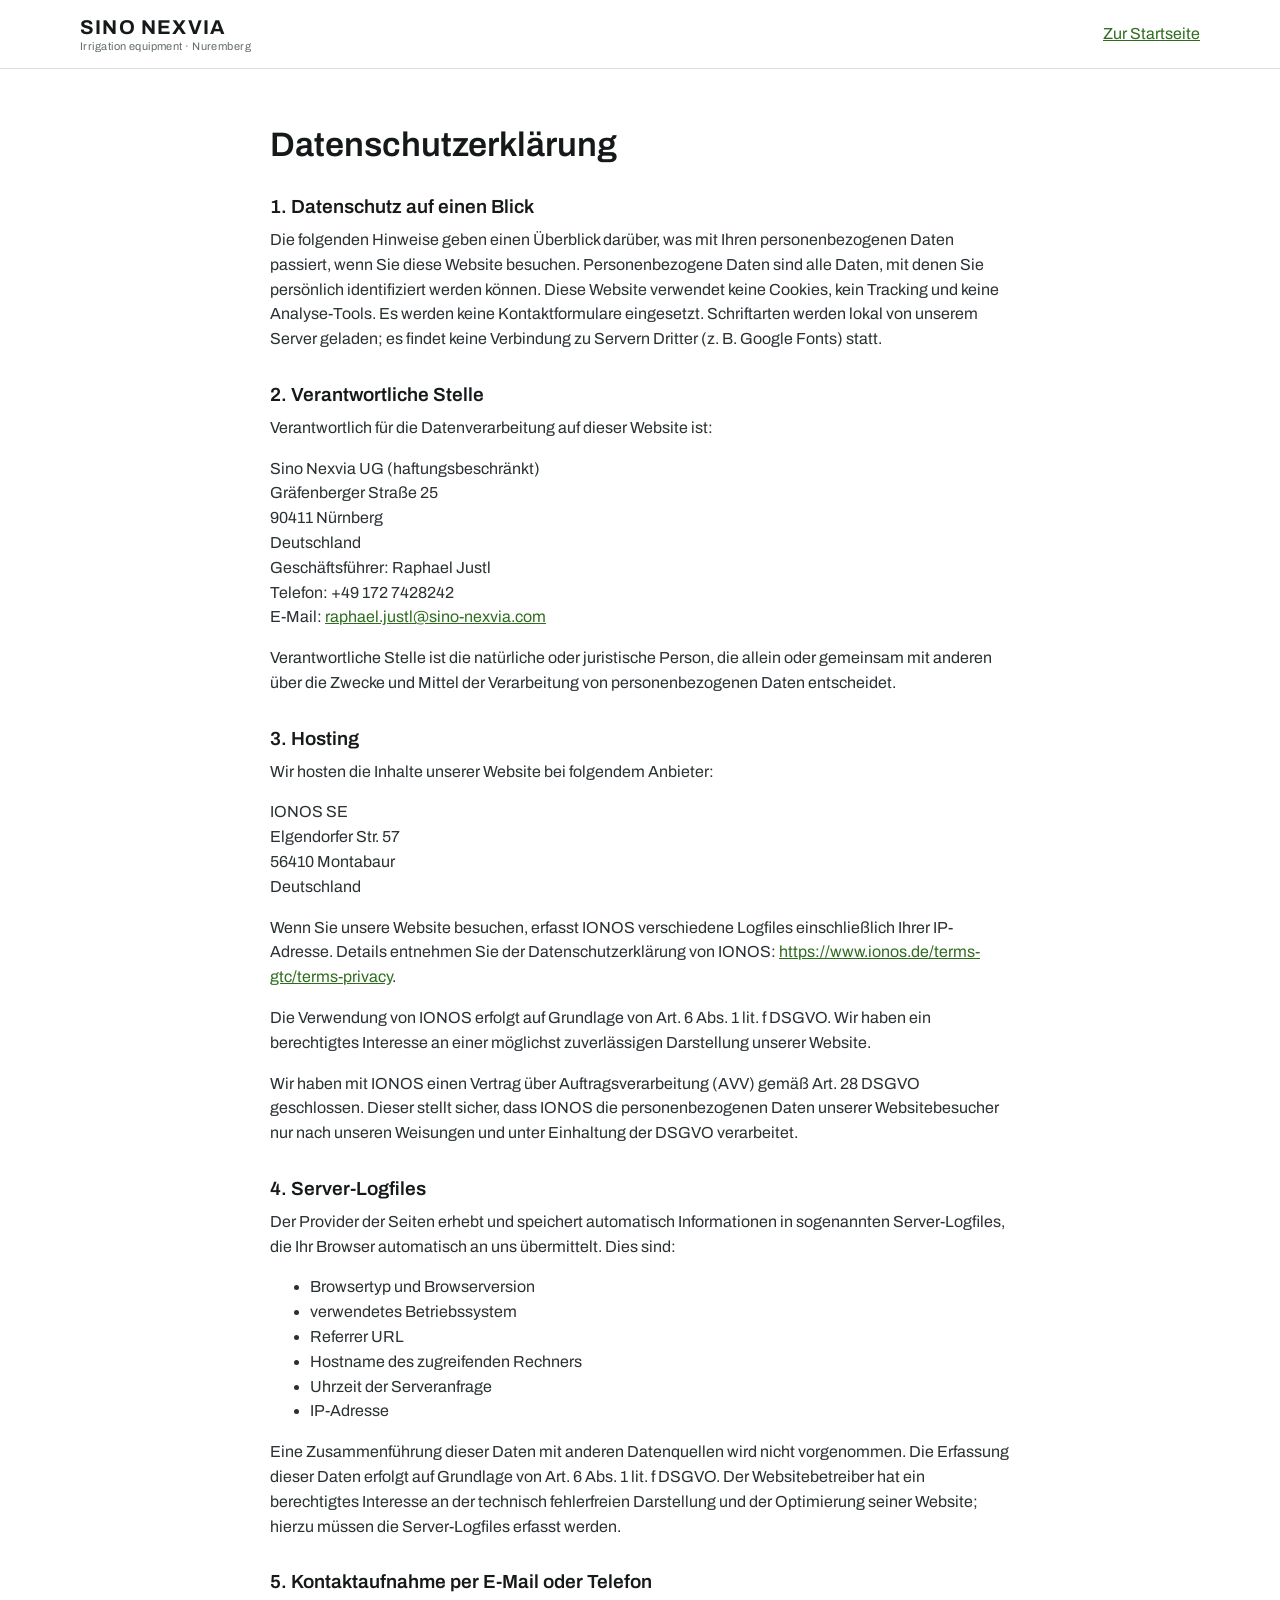
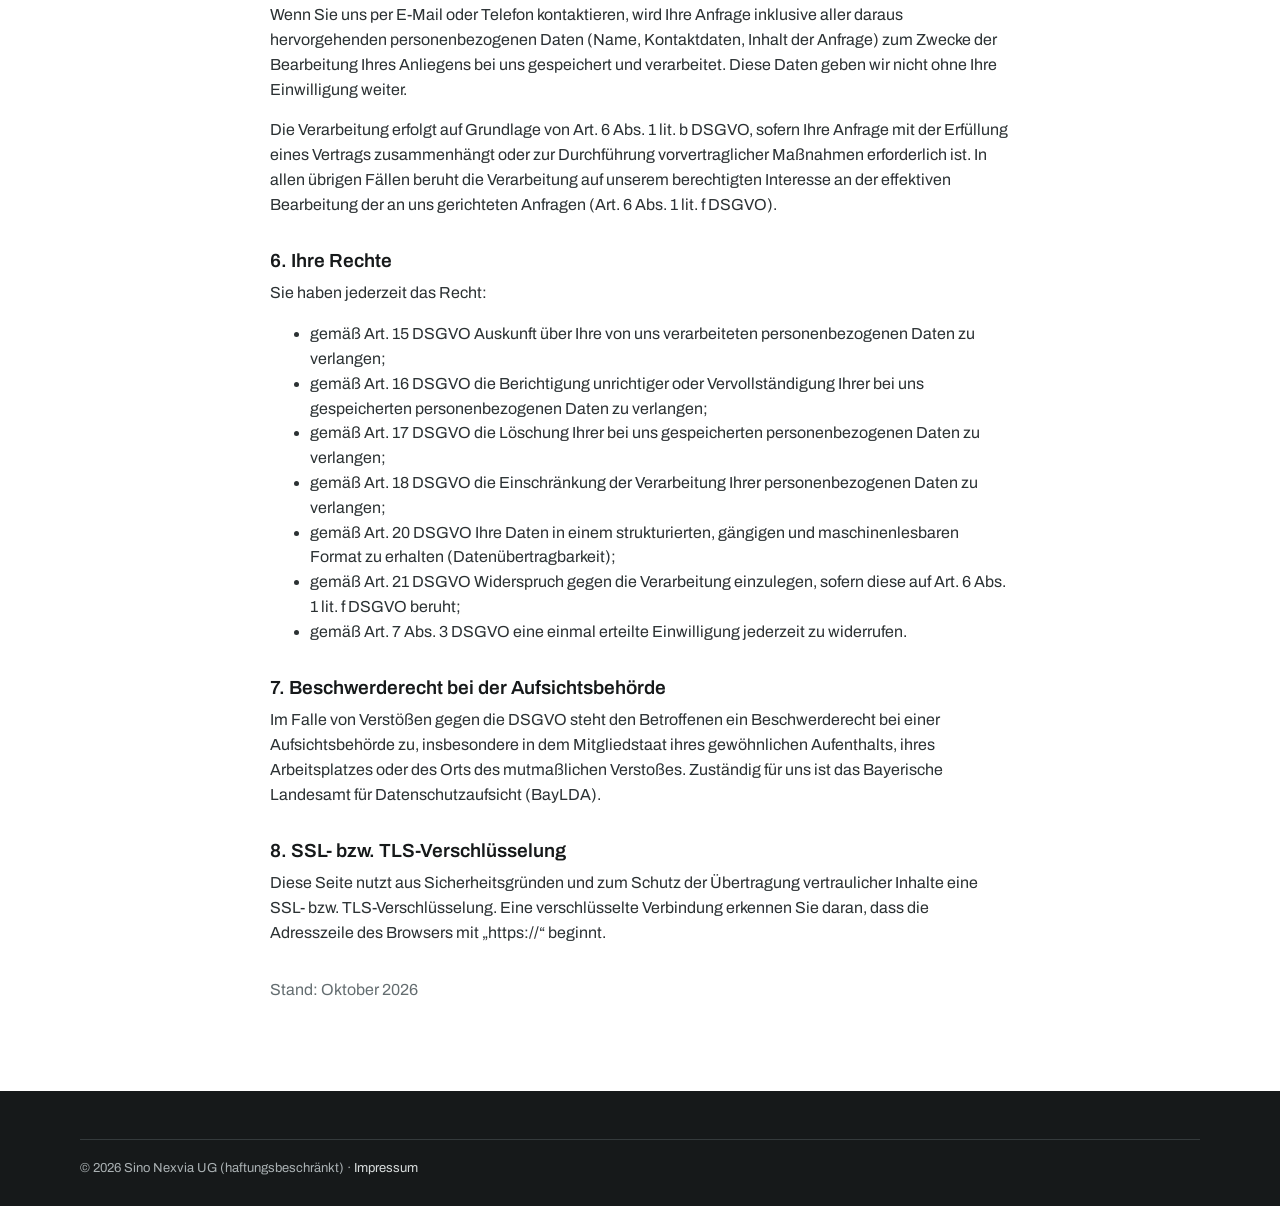
==== datenschutz.html @ 20356bba "Neue Website: Produktsortiment, deutsche Version, Impressum Co-Authored-By: Claude Opus 5.5 <noreply" ====
<!DOCTYPE html>
<html lang="de">
<head>
  <meta charset="UTF-8">
  <meta name="viewport" content="width=device-width, initial-scale=1">
  <title>Datenschutz | Sino Nexvia</title>
  <meta name="robots" content="noindex">
  <link rel="stylesheet" href="style.css">
</head>
<body>

<header class="header">
  <div class="wrap">
    <a class="logo" href="de.html">
      <span class="logo-name">SINO NEXVIA</span>
      <span class="logo-sub">Irrigation equipment · Nuremberg</span>
    </a>
    <a href="de.html">Zur Startseite</a>
  </div>
</header>

<main class="legal-page">
  <div class="wrap">
    <h1>Datenschutzerklärung</h1>

    <h2>1. Datenschutz auf einen Blick</h2>
    <p>Die folgenden Hinweise geben einen Überblick darüber, was mit Ihren personenbezogenen Daten
      passiert, wenn Sie diese Website besuchen. Personenbezogene Daten sind alle Daten, mit denen
      Sie persönlich identifiziert werden können. Diese Website verwendet keine Cookies, kein
      Tracking und keine Analyse-Tools. Es werden keine Kontaktformulare eingesetzt. Schriftarten
      werden lokal von unserem Server geladen; es findet keine Verbindung zu Servern Dritter
      (z. B. Google Fonts) statt.</p>

    <h2>2. Verantwortliche Stelle</h2>
    <p>Verantwortlich für die Datenverarbeitung auf dieser Website ist:</p>
    <p>Sino Nexvia UG (haftungsbeschränkt)<br>
      Gräfenberger Straße 25<br>
      90411 Nürnberg<br>
      Deutschland<br>
      Geschäftsführer: Raphael Justl<br>
      Telefon: +49 172 7428242<br>
      E-Mail: <a href="mailto:raphael.justl@sino-nexvia.com">raphael.justl@sino-nexvia.com</a></p>
    <p>Verantwortliche Stelle ist die natürliche oder juristische Person, die allein oder gemeinsam
      mit anderen über die Zwecke und Mittel der Verarbeitung von personenbezogenen Daten entscheidet.</p>

    <h2>3. Hosting</h2>
    <p>Wir hosten die Inhalte unserer Website bei folgendem Anbieter:</p>
    <p>IONOS SE<br>
      Elgendorfer Str. 57<br>
      56410 Montabaur<br>
      Deutschland</p>
    <p>Wenn Sie unsere Website besuchen, erfasst IONOS verschiedene Logfiles einschließlich Ihrer
      IP-Adresse. Details entnehmen Sie der Datenschutzerklärung von IONOS:
      <a href="https://www.ionos.de/terms-gtc/terms-privacy">https://www.ionos.de/terms-gtc/terms-privacy</a>.</p>
    <p>Die Verwendung von IONOS erfolgt auf Grundlage von Art. 6 Abs. 1 lit. f DSGVO. Wir haben ein
      berechtigtes Interesse an einer möglichst zuverlässigen Darstellung unserer Website.</p>
    <p>Wir haben mit IONOS einen Vertrag über Auftragsverarbeitung (AVV) gemäß Art. 28 DSGVO
      geschlossen. Dieser stellt sicher, dass IONOS die personenbezogenen Daten unserer
      Websitebesucher nur nach unseren Weisungen und unter Einhaltung der DSGVO verarbeitet.</p>

    <h2>4. Server-Logfiles</h2>
    <p>Der Provider der Seiten erhebt und speichert automatisch Informationen in sogenannten
      Server-Logfiles, die Ihr Browser automatisch an uns übermittelt. Dies sind:</p>
    <ul>
      <li>Browsertyp und Browserversion</li>
      <li>verwendetes Betriebssystem</li>
      <li>Referrer URL</li>
      <li>Hostname des zugreifenden Rechners</li>
      <li>Uhrzeit der Serveranfrage</li>
      <li>IP-Adresse</li>
    </ul>
    <p>Eine Zusammenführung dieser Daten mit anderen Datenquellen wird nicht vorgenommen. Die
      Erfassung dieser Daten erfolgt auf Grundlage von Art. 6 Abs. 1 lit. f DSGVO. Der
      Websitebetreiber hat ein berechtigtes Interesse an der technisch fehlerfreien Darstellung und
      der Optimierung seiner Website; hierzu müssen die Server-Logfiles erfasst werden.</p>

    <h2>5. Kontaktaufnahme per E-Mail oder Telefon</h2>
    <p>Wenn Sie uns per E-Mail oder Telefon kontaktieren, wird Ihre Anfrage inklusive aller daraus
      hervorgehenden personenbezogenen Daten (Name, Kontaktdaten, Inhalt der Anfrage) zum Zwecke der
      Bearbeitung Ihres Anliegens bei uns gespeichert und verarbeitet. Diese Daten geben wir nicht
      ohne Ihre Einwilligung weiter.</p>
    <p>Die Verarbeitung erfolgt auf Grundlage von Art. 6 Abs. 1 lit. b DSGVO, sofern Ihre Anfrage
      mit der Erfüllung eines Vertrags zusammenhängt oder zur Durchführung vorvertraglicher
      Maßnahmen erforderlich ist. In allen übrigen Fällen beruht die Verarbeitung auf unserem
      berechtigten Interesse an der effektiven Bearbeitung der an uns gerichteten Anfragen
      (Art. 6 Abs. 1 lit. f DSGVO).</p>

    <h2>6. Ihre Rechte</h2>
    <p>Sie haben jederzeit das Recht:</p>
    <ul>
      <li>gemäß Art. 15 DSGVO Auskunft über Ihre von uns verarbeiteten personenbezogenen Daten zu verlangen;</li>
      <li>gemäß Art. 16 DSGVO die Berichtigung unrichtiger oder Vervollständigung Ihrer bei uns gespeicherten personenbezogenen Daten zu verlangen;</li>
      <li>gemäß Art. 17 DSGVO die Löschung Ihrer bei uns gespeicherten personenbezogenen Daten zu verlangen;</li>
      <li>gemäß Art. 18 DSGVO die Einschränkung der Verarbeitung Ihrer personenbezogenen Daten zu verlangen;</li>
      <li>gemäß Art. 20 DSGVO Ihre Daten in einem strukturierten, gängigen und maschinenlesbaren Format zu erhalten (Datenübertragbarkeit);</li>
      <li>gemäß Art. 21 DSGVO Widerspruch gegen die Verarbeitung einzulegen, sofern diese auf Art. 6 Abs. 1 lit. f DSGVO beruht;</li>
      <li>gemäß Art. 7 Abs. 3 DSGVO eine einmal erteilte Einwilligung jederzeit zu widerrufen.</li>
    </ul>

    <h2>7. Beschwerderecht bei der Aufsichtsbehörde</h2>
    <p>Im Falle von Verstößen gegen die DSGVO steht den Betroffenen ein Beschwerderecht bei einer
      Aufsichtsbehörde zu, insbesondere in dem Mitgliedstaat ihres gewöhnlichen Aufenthalts, ihres
      Arbeitsplatzes oder des Orts des mutmaßlichen Verstoßes. Zuständig für uns ist das Bayerische
      Landesamt für Datenschutzaufsicht (BayLDA).</p>

    <h2>8. SSL- bzw. TLS-Verschlüsselung</h2>
    <p>Diese Seite nutzt aus Sicherheitsgründen und zum Schutz der Übertragung vertraulicher Inhalte
      eine SSL- bzw. TLS-Verschlüsselung. Eine verschlüsselte Verbindung erkennen Sie daran, dass die
      Adresszeile des Browsers mit „https://“ beginnt.</p>

    <p style="margin-top:32px;color:var(--muted)">Stand: Oktober 2026</p>
  </div>
</main>

<footer class="footer">
  <div class="wrap">
    <div class="legal">© 2026 Sino Nexvia UG (haftungsbeschränkt) · <a href="impressum.html" style="display:inline">Impressum</a></div>
  </div>
</footer>

</body>
</html>
---- style.css ----
/* Sino Nexvia — site styles
   Fonts are self-hosted (no requests to third parties). */

@font-face { font-family: "Archivo"; font-weight: 400; font-display: swap; src: url("fonts/archivo-400.woff2") format("woff2"); }
@font-face { font-family: "Archivo"; font-weight: 500; font-display: swap; src: url("fonts/archivo-500.woff2") format("woff2"); }
@font-face { font-family: "Archivo"; font-weight: 600; font-display: swap; src: url("fonts/archivo-600.woff2") format("woff2"); }
@font-face { font-family: "Archivo"; font-weight: 700; font-display: swap; src: url("fonts/archivo-700.woff2") format("woff2"); }

:root {
  --ink: #16191a;
  --text: #2b3133;
  --muted: #646d70;
  --line: #dcdfdd;
  --bg: #ffffff;
  --bg-alt: #f3f4f2;
  --tile: #f6f6f4;
  --green: #2f6d1e;
  --green-dark: #24551a;
  --green-tint: #eaf2e3;

  --maxw: 1200px;
  --pad: clamp(16px, 4vw, 40px);
  --font: "Archivo", "Helvetica Neue", Arial, sans-serif;
}

* { box-sizing: border-box; }
html { -webkit-text-size-adjust: 100%; }
body {
  margin: 0;
  font-family: var(--font);
  font-size: 16px;
  line-height: 1.55;
  color: var(--text);
  background: var(--bg);
}
img { max-width: 100%; height: auto; display: block; }
a { color: var(--green); }
a:hover { color: var(--green-dark); }
h1, h2, h3, h4 { color: var(--ink); margin: 0; line-height: 1.15; font-weight: 600; }
p { margin: 0 0 1em; }

.wrap { max-width: var(--maxw); margin: 0 auto; padding: 0 var(--pad); }

/* ---------- Top bar ---------- */
.topbar {
  background: var(--ink);
  color: #c9cecf;
  font-size: 13px;
}
.topbar .wrap {
  display: flex; justify-content: space-between; gap: 16px;
  padding-top: 7px; padding-bottom: 7px;
}
.topbar a { color: #fff; text-decoration: none; }
.topbar a:hover { text-decoration: underline; color: #fff; }
.topbar-right { display: flex; align-items: center; gap: 18px; margin-left: auto; }
.lang { display: flex; border: 1px solid #3c4345; }
.lang a, .lang span { padding: 1px 8px; font-weight: 600; letter-spacing: 0.04em; }
.lang a { color: #aab1b3; }
.lang a:hover { color: #fff; text-decoration: none; background: #2a3032; }
.lang [aria-current] { background: #fff; color: var(--ink); }
@media (max-width: 700px) { .topbar .hide-sm { display: none; } }

/* ---------- Header ---------- */
.header {
  position: sticky; top: 0; z-index: 20;
  background: #fff;
  border-bottom: 1px solid var(--line);
}
.header .wrap {
  display: flex; align-items: center; justify-content: space-between;
  height: 68px; gap: 24px;
}
.logo {
  display: flex; flex-direction: column; text-decoration: none; line-height: 1;
}
.logo-name { font-weight: 700; font-size: 20px; letter-spacing: 0.06em; color: var(--ink); }
.logo-sub { font-size: 11px; letter-spacing: 0.04em; color: var(--muted); margin-top: 4px; }
.nav { display: flex; align-items: center; gap: 28px; }
.nav a { color: var(--text); text-decoration: none; font-size: 15px; font-weight: 500; }
.nav a:hover { color: var(--green); }
.nav .button { color: #fff; }
.nav-toggle { display: none; }

@media (max-width: 860px) {
  .nav { display: none; }
  .nav.open {
    display: flex; flex-direction: column; align-items: stretch; gap: 0;
    position: absolute; left: 0; right: 0; top: 68px;
    background: #fff; border-bottom: 1px solid var(--line);
    padding: 8px var(--pad) 16px;
  }
  .nav.open a { padding: 12px 0; border-bottom: 1px solid var(--line); }
  .nav.open .button { margin-top: 12px; text-align: center; border: 0; }
  .nav-toggle {
    display: block; background: none; border: 1px solid var(--line);
    font: inherit; font-size: 14px; padding: 8px 12px; cursor: pointer; color: var(--ink);
  }
}

/* ---------- Buttons ---------- */
.button {
  display: inline-block;
  background: var(--green);
  color: #fff;
  text-decoration: none;
  font-weight: 600;
  font-size: 15px;
  padding: 12px 20px;
  border-radius: 3px;
  border: 1px solid var(--green);
}
.button:hover { background: var(--green-dark); border-color: var(--green-dark); color: #fff; }
.button.secondary { background: #fff; color: var(--ink); border-color: #b9bfbc; }
.button.secondary:hover { border-color: var(--ink); color: var(--ink); }
.nav .button { padding: 9px 16px; font-size: 14px; }

/* ---------- Hero ---------- */
.hero { border-bottom: 1px solid var(--line); }
.hero .wrap {
  display: grid; grid-template-columns: 1fr 1fr; gap: 56px; align-items: center;
  padding-top: 64px; padding-bottom: 64px;
}
.hero h1 { font-size: clamp(30px, 4.2vw, 46px); letter-spacing: -0.01em; margin-bottom: 20px; }
.hero p.intro { font-size: 18px; color: var(--text); max-width: 34em; margin-bottom: 28px; }
.hero .actions { display: flex; flex-wrap: wrap; gap: 12px; }
.hero-products {
  display: grid; grid-template-columns: repeat(3, 1fr); gap: 8px;
}
.hero-products figure { margin: 0; background: var(--tile); }
.hero-products img { width: 100%; aspect-ratio: 1; object-fit: contain; mix-blend-mode: multiply; padding: 6%; }
.hero-products figcaption { font-size: 12px; color: var(--muted); padding: 0 10px 8px; }
@media (max-width: 900px) {
  .hero .wrap { grid-template-columns: 1fr; gap: 36px; padding-top: 40px; padding-bottom: 40px; }
}

/* ---------- Key figures ---------- */
.figures { background: var(--bg-alt); border-bottom: 1px solid var(--line); }
.figures ul {
  list-style: none; margin: 0; padding: 0;
  display: grid; grid-template-columns: repeat(4, 1fr);
}
.figures li { padding: 22px 20px 22px 0; }
.figures li + li { padding-left: 20px; border-left: 1px solid var(--line); }
.figures strong { display: block; font-size: 22px; color: var(--ink); font-weight: 600; }
.figures span { font-size: 14px; color: var(--muted); }
@media (max-width: 760px) {
  .figures ul { grid-template-columns: 1fr 1fr; }
  .figures li, .figures li + li { padding: 16px 12px; border-left: 0; }
  .figures li:nth-child(even) { border-left: 1px solid var(--line); }
  .figures li:nth-child(n+3) { border-top: 1px solid var(--line); }
}

/* ---------- Sections ---------- */
.section { padding: 72px 0; }
.section.alt { background: var(--bg-alt); }
.section-head { max-width: 46em; margin-bottom: 36px; }
.section-head h2 { font-size: clamp(26px, 3vw, 34px); margin-bottom: 12px; }
.section-head p { color: var(--muted); font-size: 17px; margin: 0; }
@media (max-width: 700px) { .section { padding: 48px 0; } }

/* ---------- Product range ---------- */
.range-nav {
  display: flex; flex-wrap: wrap; gap: 6px 22px;
  border-bottom: 1px solid var(--line); padding-bottom: 14px; margin-bottom: 8px;
  font-size: 15px;
}
.range-nav a { color: var(--text); text-decoration: none; }
.range-nav a:hover { color: var(--green); text-decoration: underline; }

.category {
  display: grid; grid-template-columns: 260px 1fr; gap: 40px;
  padding: 40px 0; border-bottom: 1px solid var(--line);
  scroll-margin-top: 90px;
}
.category:last-child { border-bottom: 0; }
.category h3 { font-size: 21px; margin-bottom: 10px; }
.category .desc { color: var(--muted); font-size: 15px; }
.category .desc ul { padding-left: 18px; margin: 12px 0 0; }
.category .desc li { margin-bottom: 4px; }
@media (max-width: 900px) {
  .category { grid-template-columns: 1fr; gap: 20px; }
}

.products {
  display: grid; grid-template-columns: repeat(auto-fill, minmax(190px, 1fr)); gap: 16px;
}
.product { border: 1px solid var(--line); background: #fff; display: flex; flex-direction: column; }
.product img { width: 100%; aspect-ratio: 1; object-fit: contain; padding: 8%; background: #fff; }
.product .info { padding: 12px 14px 14px; border-top: 1px solid var(--line); flex: 1; }
.product .model { font-size: 12px; font-weight: 600; letter-spacing: 0.04em; color: var(--green); }
.product h4 { font-size: 15px; font-weight: 600; margin: 3px 0 8px; }
.product dl { margin: 0; font-size: 13px; display: grid; grid-template-columns: auto 1fr; gap: 2px 10px; }
.product dt { color: var(--muted); }
.product dd { margin: 0; color: var(--text); font-variant-numeric: tabular-nums; }
@media (max-width: 480px) {
  .products { grid-template-columns: 1fr 1fr; gap: 10px; }
  .product .info { padding: 10px; }
  .product dl { grid-template-columns: 1fr; }
  .product dt { margin-top: 4px; }
}

.range-note {
  margin-top: 32px; padding: 20px 24px; background: var(--green-tint);
  display: flex; flex-wrap: wrap; align-items: center; justify-content: space-between; gap: 16px;
}
.range-note p { margin: 0; color: var(--ink); max-width: 44em; }

/* ---------- Two-column text blocks ---------- */
.columns { display: grid; grid-template-columns: 1fr 1fr; gap: 56px; }
@media (max-width: 860px) { .columns { grid-template-columns: 1fr; gap: 32px; } }

.terms { margin: 0; }
.terms div { padding: 18px 0; border-top: 1px solid var(--line); }
.terms div:last-child { border-bottom: 1px solid var(--line); }
.terms dt { font-weight: 600; color: var(--ink); margin-bottom: 4px; }
.terms dd { margin: 0; color: var(--text); }

.customers { list-style: none; margin: 0; padding: 0; }
.customers li { padding: 18px 0; border-top: 1px solid var(--line); }
.customers li:last-child { border-bottom: 1px solid var(--line); }
.customers strong { display: block; color: var(--ink); }
.customers span { color: var(--muted); font-size: 15px; }

/* ---------- Manufacturer ---------- */
.maker { display: grid; grid-template-columns: 1.2fr 1fr; gap: 56px; align-items: start; }
.maker table { width: 100%; border-collapse: collapse; font-size: 15px; }
.maker th, .maker td { text-align: left; padding: 11px 0; border-top: 1px solid var(--line); vertical-align: top; }
.maker tr:last-child th, .maker tr:last-child td { border-bottom: 1px solid var(--line); }
.maker th { font-weight: 500; color: var(--muted); width: 42%; padding-right: 16px; }
@media (max-width: 860px) { .maker { grid-template-columns: 1fr; gap: 32px; } }

/* ---------- Contact ---------- */
.contact { display: grid; grid-template-columns: 1fr 1fr 1fr; gap: 24px; }
.person, .office { border: 1px solid var(--line); background: #fff; padding: 24px; }
.person h3, .office h3 { font-size: 18px; margin-bottom: 2px; }
.person .role { color: var(--muted); font-size: 14px; margin-bottom: 16px; }
.person a, .office a { display: block; text-decoration: none; margin-bottom: 4px; word-break: break-word; }
.office address { font-style: normal; margin: 8px 0 16px; }
@media (max-width: 900px) { .contact { grid-template-columns: 1fr; } }

.inquiry-hint { margin-top: 28px; font-size: 15px; color: var(--muted); max-width: 52em; }

/* ---------- Footer ---------- */
.footer { background: var(--ink); color: #aab1b3; font-size: 14px; padding: 40px 0 28px; }
.footer .wrap { display: grid; grid-template-columns: 2fr 1fr 1fr; gap: 32px; }
.footer h4 { color: #fff; font-size: 14px; margin-bottom: 10px; }
.footer a { color: #d9dddd; text-decoration: none; display: block; margin-bottom: 6px; }
.footer a:hover { color: #fff; text-decoration: underline; }
.footer .legal { grid-column: 1 / -1; border-top: 1px solid #343a3c; padding-top: 18px; margin-top: 8px; font-size: 13px; }
@media (max-width: 760px) { .footer .wrap { grid-template-columns: 1fr; } }

/* ---------- Legal pages ---------- */
.legal-page { padding: 56px 0 72px; }
.legal-page .wrap { max-width: 820px; }
.legal-page h1 { font-size: 34px; margin-bottom: 28px; }
.legal-page h2 { font-size: 19px; margin: 32px 0 10px; }
.legal-page .todo { background: #fff3c4; padding: 0 4px; }
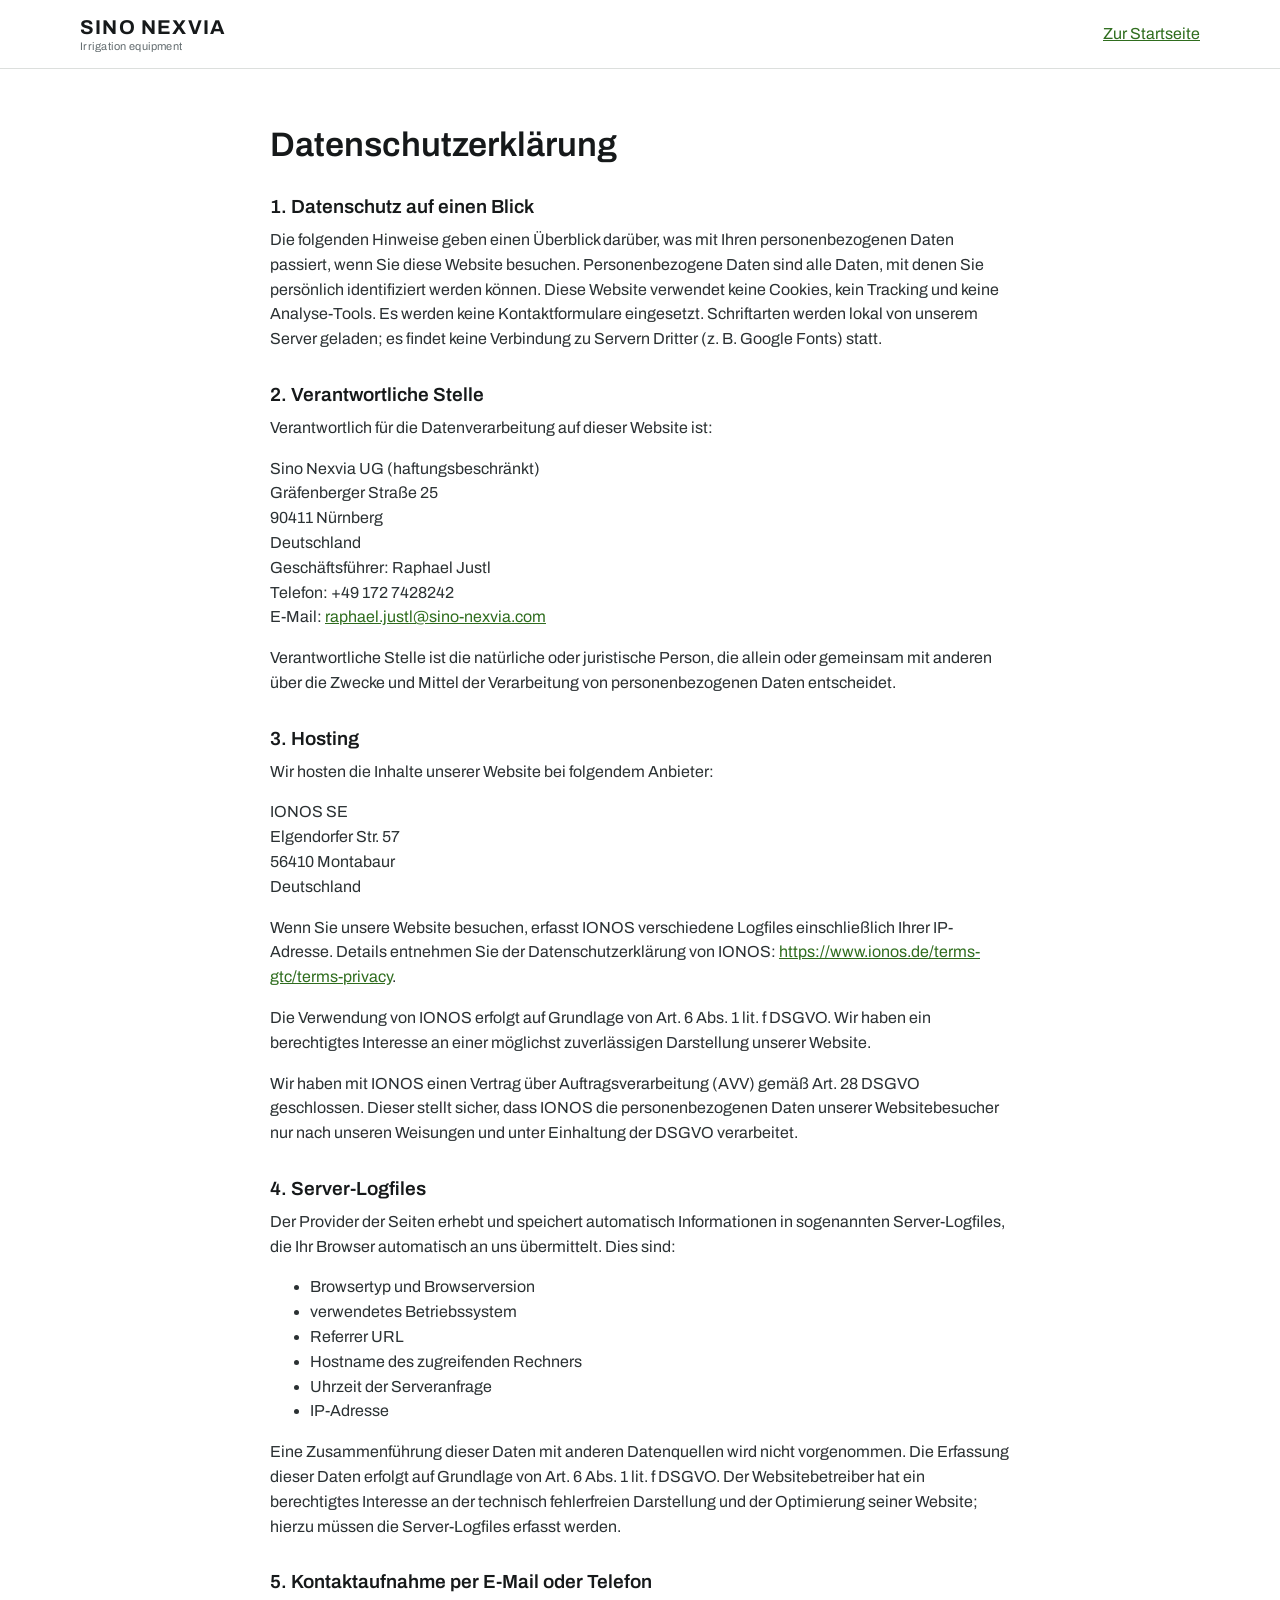
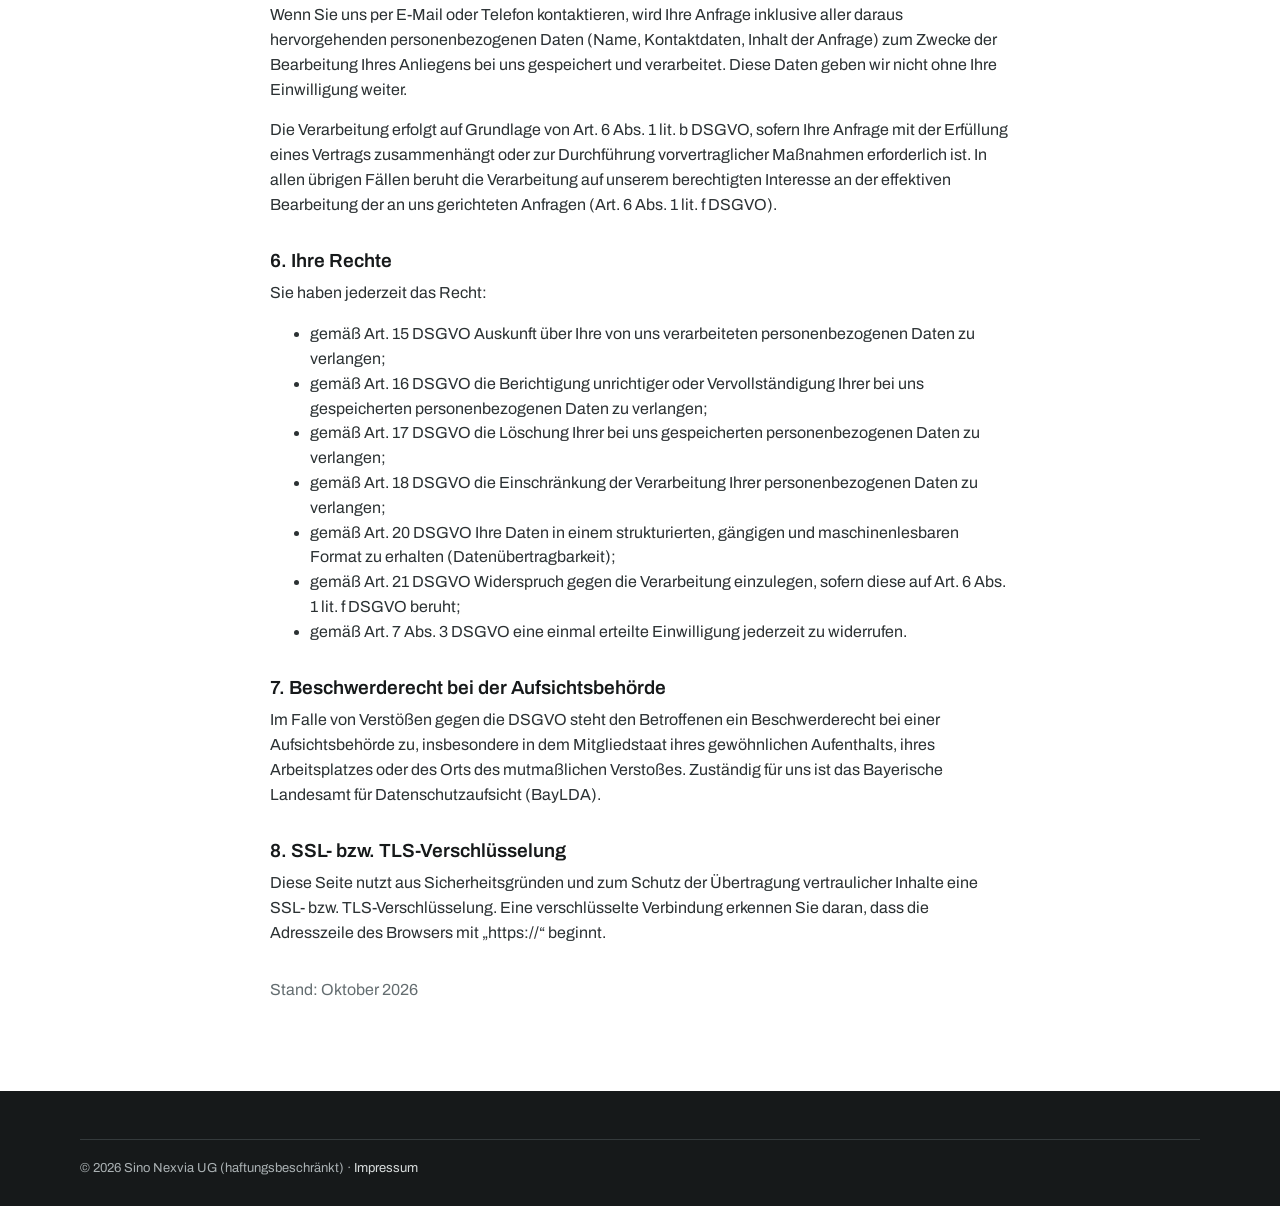
==== commit e6036761: "Website bereinigt: kein Nürnberg mehr außer im Impressum/Datenschutz - Fujin weiterhin als Vertriebs" ====
--- a/datenschutz.html
+++ b/datenschutz.html
@@ -13,7 +13,7 @@
   <div class="wrap">
     <a class="logo" href="de.html">
       <span class="logo-name">SINO NEXVIA</span>
-      <span class="logo-sub">Irrigation equipment · Nuremberg</span>
+      <span class="logo-sub">Irrigation equipment</span>
     </a>
     <a href="de.html">Zur Startseite</a>
   </div>
--- a/style.css
+++ b/style.css
@@ -231,7 +231,7 @@
 @media (max-width: 860px) { .maker { grid-template-columns: 1fr; gap: 32px; } }
 
 /* ---------- Contact ---------- */
-.contact { display: grid; grid-template-columns: 1fr 1fr 1fr; gap: 24px; }
+.contact { display: grid; grid-template-columns: 1fr 1fr; gap: 24px; }
 .person, .office { border: 1px solid var(--line); background: #fff; padding: 24px; }
 .person h3, .office h3 { font-size: 18px; margin-bottom: 2px; }
 .person .role { color: var(--muted); font-size: 14px; margin-bottom: 16px; }
